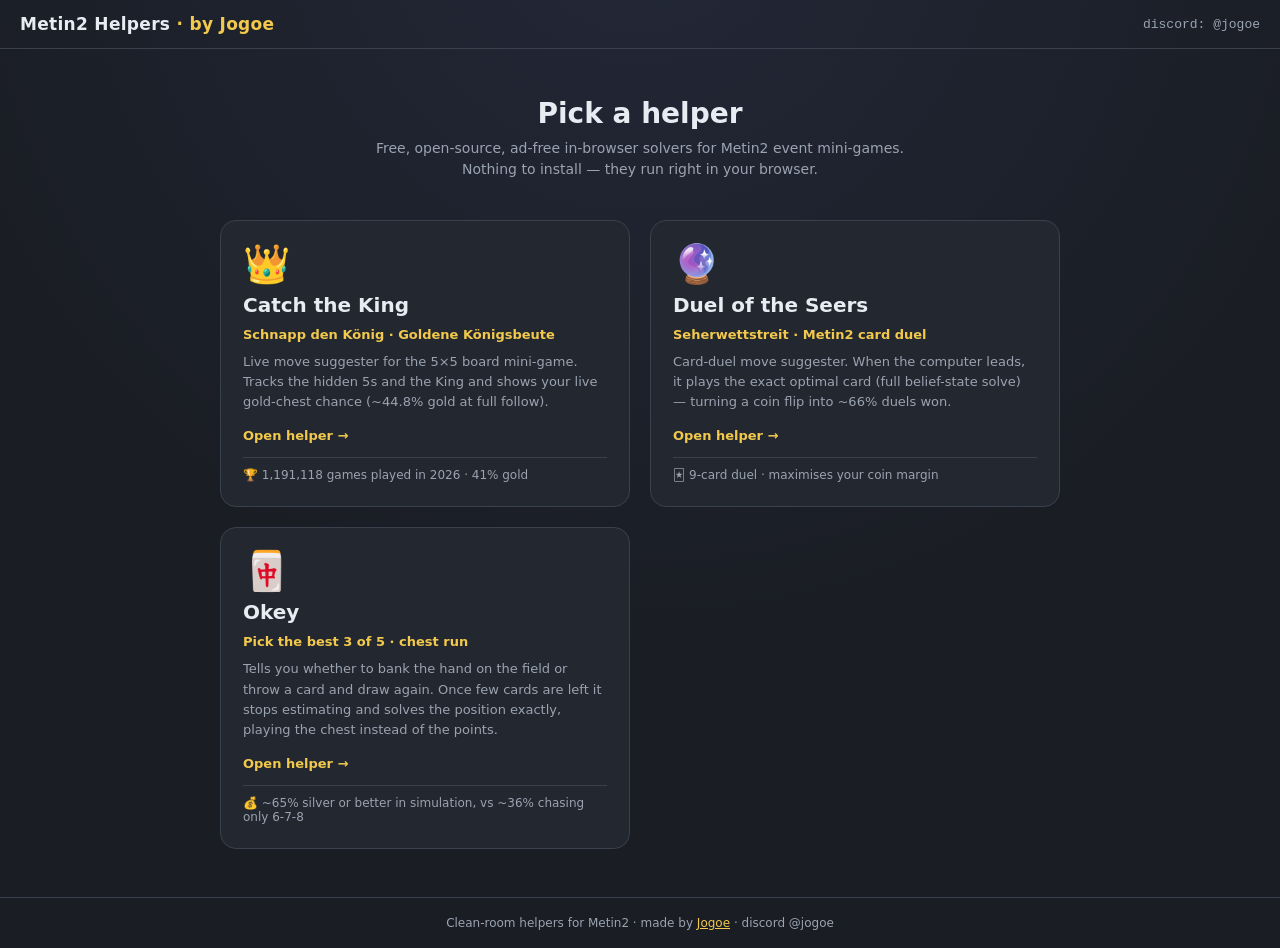
==== index.html @ 3f7f53d7 "okey" ====
<!DOCTYPE html>
<html lang="en">
<head>
  <meta charset="UTF-8" />
  <meta name="viewport" content="width=device-width, initial-scale=1.0" />
  <title>Metin2 Helpers by Jogoe – Catch the King, Seherwettstreit &amp; Okey Solvers</title>
  <meta name="description" content="Free open-source in-browser helpers for Metin2 events by Jogoe: Catch the King / Schnapp den König, Seherwettstreit / Duel of the Seers and the Okey card event." />
  <meta name="keywords" content="Metin2, Metin2 Helfer, Metin2 Helper, Metin2 Solver, Schnapp den König, Catch the King, Seherwettstreit, Duel of the Seers, Okey, Metin2 Okey, Jogoe" />
  <meta name="author" content="Jogoe" />
  <link rel="canonical" href="https://dominikloefflerniteo.github.io/ctk-helper-jogoe/" />
  <meta property="og:type" content="website" />
  <meta property="og:title" content="Metin2 Helpers by Jogoe" />
  <meta property="og:description" content="Free in-browser solvers for Metin2 events: Catch the King, Seherwettstreit and Okey." />
  <link rel="icon" type="image/svg+xml" href="ctk/favicon.svg" />
  <style>
    :root {
      --bg: #1a1d24; --bg-2: #23272f; --bg-3: #2c313a;
      --fg: #e7ecf3; --fg-dim: #9aa3b1; --accent: #f2c94c; --border: #3a414c;
    }
    * { box-sizing: border-box; }
    body {
      margin: 0; min-height: 100vh; background: radial-gradient(circle at 50% -10%, #232838 0%, var(--bg) 60%);
      color: var(--fg); font-family: system-ui, -apple-system, "Segoe UI", Roboto, sans-serif;
      display: flex; flex-direction: column;
    }
    header { padding: 14px 20px; border-bottom: 1px solid var(--border); display: flex; align-items: center; gap: 14px; }
    header h1 { margin: 0; font-size: 17px; letter-spacing: .3px; }
    header .accent { color: var(--accent); }
    header .discord { margin-left: auto; color: var(--fg-dim); font-size: 13px; font-family: ui-monospace, Menlo, monospace; }
    main { flex: 1; width: 100%; max-width: 880px; margin: 0 auto; padding: 48px 20px; }
    .lead { text-align: center; margin: 0 0 8px; font-size: 28px; font-weight: 800; }
    .sub { text-align: center; margin: 0 auto 40px; max-width: 560px; color: var(--fg-dim); font-size: 14px; line-height: 1.5; }
    .grid { display: grid; grid-template-columns: 1fr 1fr; gap: 20px; }
    @media (max-width: 640px) { .grid { grid-template-columns: 1fr; } }
    .card {
      display: flex; flex-direction: column; gap: 10px; text-decoration: none; color: inherit;
      background: var(--bg-2); border: 1px solid var(--border); border-radius: 16px; padding: 24px 22px;
      transition: transform .1s ease, border-color .12s ease, box-shadow .12s ease;
    }
    .card:hover { transform: translateY(-3px); border-color: var(--accent); box-shadow: 0 8px 30px rgba(0,0,0,.35); }
    .card-emoji { font-size: 38px; line-height: 1; }
    .card-title { font-size: 20px; font-weight: 800; }
    .card-sub { font-size: 13px; color: var(--accent); font-weight: 600; }
    .card-desc { font-size: 13px; color: var(--fg-dim); line-height: 1.55; }
    .card-cta { margin-top: 6px; font-size: 13px; font-weight: 700; color: var(--accent); }
    .card-stat { font-size: 12px; color: var(--fg-dim); border-top: 1px solid var(--border); padding-top: 10px; margin-top: 4px; }
    footer { padding: 18px 20px; border-top: 1px solid var(--border); text-align: center; color: var(--fg-dim); font-size: 12px; }
    footer a { color: var(--accent); }
  </style>
</head>
<body>
  <header>
    <h1>Metin2 Helpers <span class="accent">· by Jogoe</span></h1>
    <span class="discord">discord: @jogoe</span>
  </header>

  <main>
    <h2 class="lead">Pick a helper</h2>
    <p class="sub">Free, open-source, ad-free in-browser solvers for Metin2 event mini-games. Nothing to install — they run right in your browser.</p>

    <div class="grid">
      <a class="card" href="./ctk/">
        <div class="card-emoji">👑</div>
        <div class="card-title">Catch the King</div>
        <div class="card-sub">Schnapp den König · Goldene Königsbeute</div>
        <div class="card-desc">Live move suggester for the 5×5 board mini-game. Tracks the hidden 5s and the King and shows your live gold-chest chance (~44.8% gold at full follow).</div>
        <div class="card-cta">Open helper →</div>
        <div class="card-stat">🏆 1,191,118 games played in 2026 · 41% gold</div>
      </a>

      <a class="card" href="./seer/">
        <div class="card-emoji">🔮</div>
        <div class="card-title">Duel of the Seers</div>
        <div class="card-sub">Seherwettstreit · Metin2 card duel</div>
        <div class="card-desc">Card-duel move suggester. When the computer leads, it plays the exact optimal card (full belief-state solve) — turning a coin flip into ~66% duels won.</div>
        <div class="card-cta">Open helper →</div>
        <div class="card-stat">🃏 9-card duel · maximises your coin margin</div>
      </a>

      <a class="card" href="./okey/">
        <div class="card-emoji">🀄</div>
        <div class="card-title">Okey</div>
        <div class="card-sub">Pick the best 3 of 5 · chest run</div>
        <div class="card-desc">Tells you whether to bank the hand on the field or throw a card and draw again. Once few cards are left it stops estimating and solves the position exactly, playing the chest instead of the points.</div>
        <div class="card-cta">Open helper →</div>
        <div class="card-stat">💰 ~65% silver or better in simulation, vs ~36% chasing only 6-7-8</div>
      </a>
    </div>
  </main>

  <footer>
    Clean-room helpers for Metin2 · made by <a href="https://paypal.me/jogoe" target="_blank" rel="noopener">Jogoe</a> · discord @jogoe
  </footer>
</body>
</html>
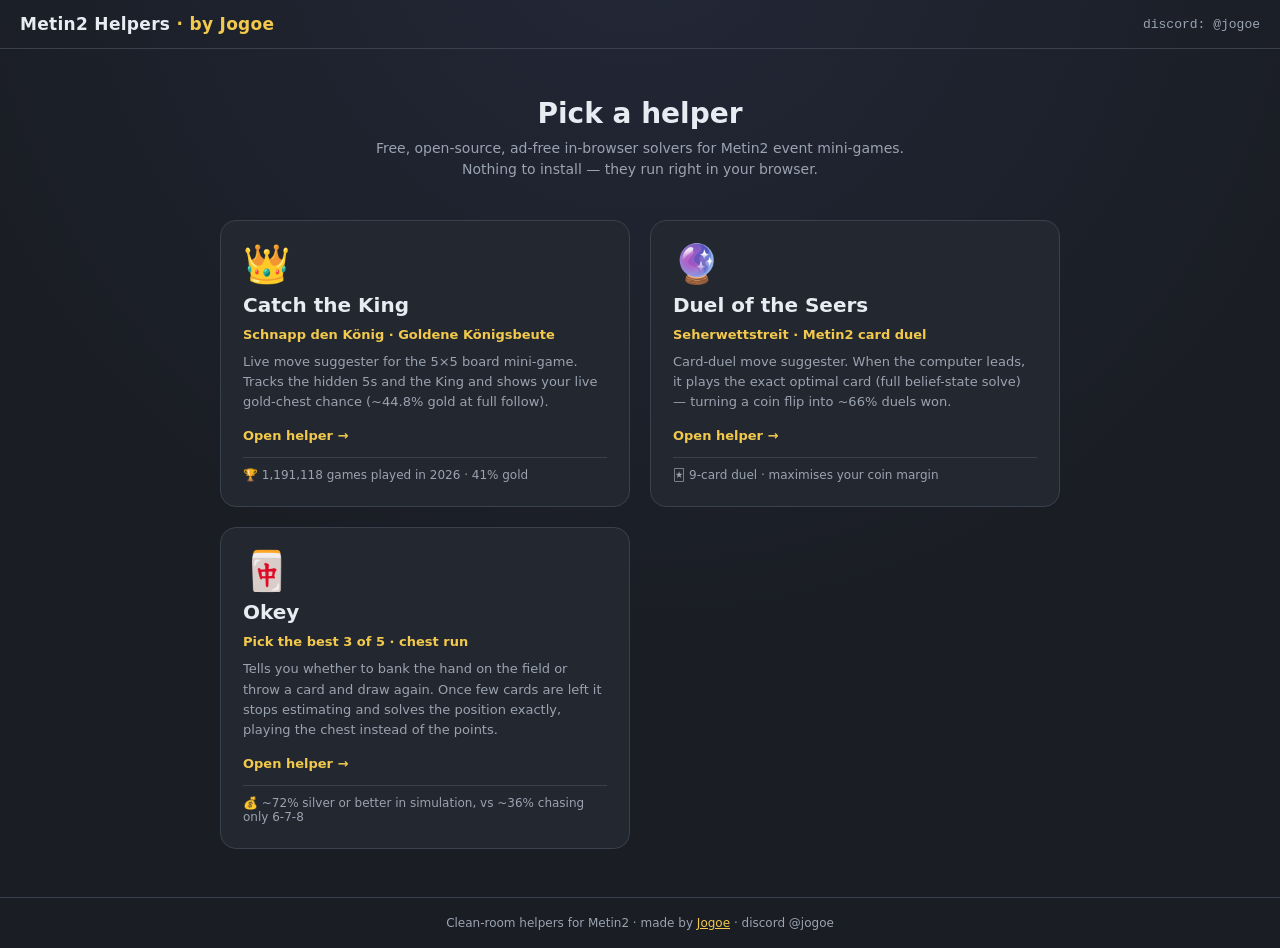
==== commit 80a77a4f: "rates" ====
--- a/index.html
+++ b/index.html
@@ -83,7 +83,7 @@
         <div class="card-sub">Pick the best 3 of 5 · chest run</div>
         <div class="card-desc">Tells you whether to bank the hand on the field or throw a card and draw again. Once few cards are left it stops estimating and solves the position exactly, playing the chest instead of the points.</div>
         <div class="card-cta">Open helper →</div>
-        <div class="card-stat">💰 ~65% silver or better in simulation, vs ~36% chasing only 6-7-8</div>
+        <div class="card-stat">💰 ~72% silver or better in simulation, vs ~36% chasing only 6-7-8</div>
       </a>
     </div>
   </main>
